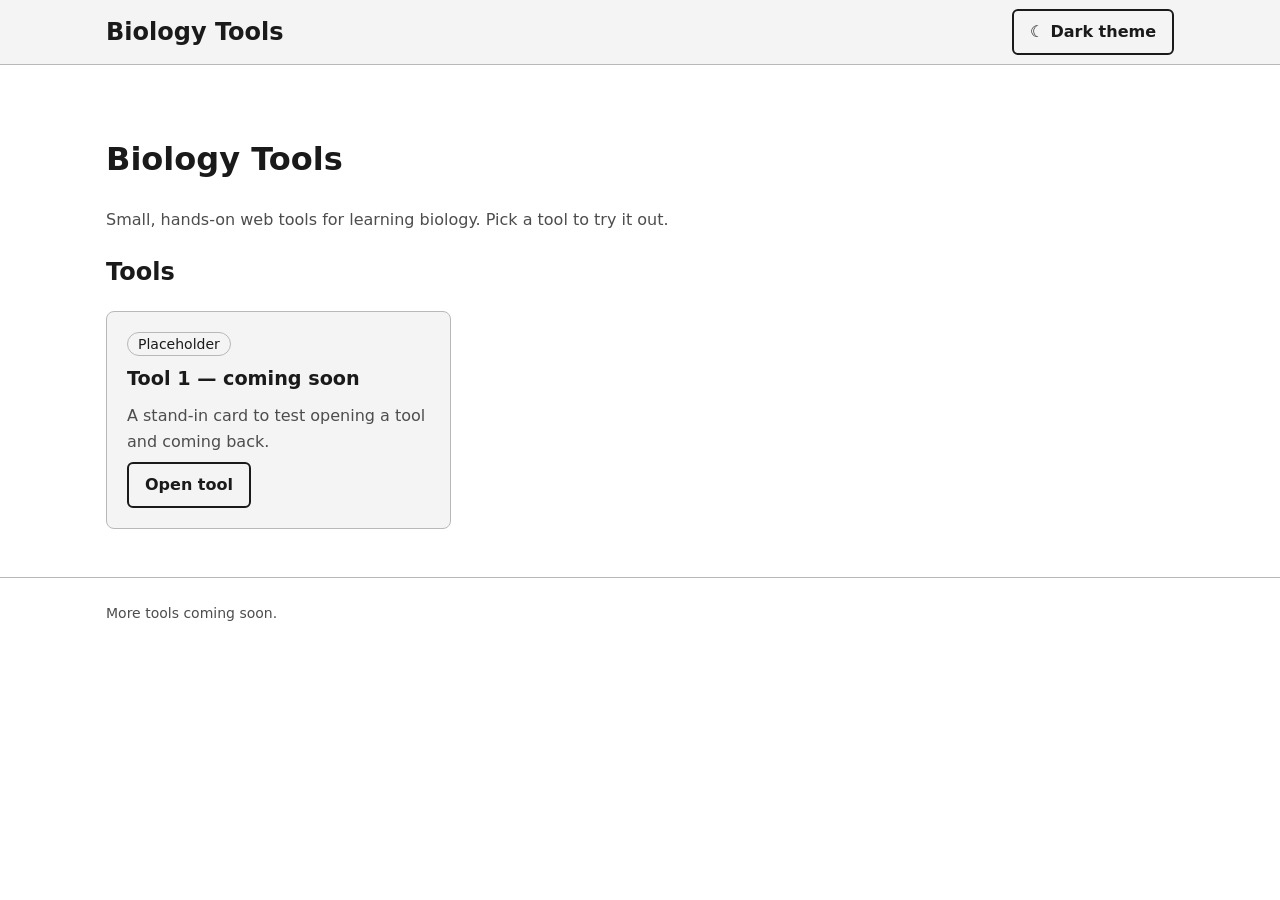
==== index.html @ 2a09e21e "Build phase 1 portal with placeholder tool card Homepage with tool card grid, shared neutral styles," ====
<!doctype html>
<html lang="en" data-theme="light">
<head>
  <meta charset="utf-8">
  <meta name="viewport" content="width=device-width, initial-scale=1">
  <title>Biology Tools</title>
  <script>try { if (localStorage.getItem("theme") === "dark") document.documentElement.dataset.theme = "dark"; } catch (e) {}</script>
  <link rel="stylesheet" href="css/styles.css">
  <script src="js/theme.js" defer></script>
</head>
<body>
  <header class="site-header">
    <div class="container">
      <p class="site-title"><a href="./">Biology Tools</a></p>
      <button type="button" class="button theme-toggle" data-theme-toggle aria-pressed="false">
        <span data-theme-icon aria-hidden="true">☾</span>
        <span>Dark theme</span>
      </button>
    </div>
  </header>

  <main class="container">
    <h1>Biology Tools</h1>
    <p class="intro">Small, hands-on web tools for learning biology. Pick a tool to try it out.</p>

    <h2>Tools</h2>
    <!-- Add one <li class="card"> per tool. Each links to tools/<tool-name>/ -->
    <ul class="card-grid">
      <li class="card">
        <span class="tag">Placeholder</span>
        <h3>Tool 1 — coming soon</h3>
        <p>A stand-in card to test opening a tool and coming back.</p>
        <a class="button" href="tools/tool-1/">Open tool</a>
      </li>
    </ul>
  </main>

  <footer class="site-footer">
    <div class="container">More tools coming soon.</div>
  </footer>
</body>
</html>
---- css/styles.css ----
/* Shared styles for every page in the portal.
   Deliberately plain and neutral: the visual design comes later.
   All colors live in CSS variables so the light and dark themes
   swap them in one place. */

:root,
:root[data-theme="light"] {
  color-scheme: light;
  --bg: #ffffff;
  --surface: #f4f4f4;
  --text: #1a1a1a;
  --muted: #4d4d4d;
  --border: #b8b8b8;
}

:root[data-theme="dark"] {
  color-scheme: dark;
  --bg: #161616;
  --surface: #222222;
  --text: #ececec;
  --muted: #b5b5b5;
  --border: #555555;
}

*,
*::before,
*::after {
  box-sizing: border-box;
}

body {
  margin: 0;
  background: var(--bg);
  color: var(--text);
  font-family: system-ui, -apple-system, "Segoe UI", Roboto, sans-serif;
  line-height: 1.6;
}

a {
  color: var(--text);
}

:focus-visible {
  outline: 3px solid var(--text);
  outline-offset: 2px;
}

.container {
  width: 100%;
  max-width: 1100px;
  margin: 0 auto;
  padding-inline: 16px;
}

/* Header */

.site-header {
  border-bottom: 1px solid var(--border);
  background: var(--surface);
}

.site-header .container {
  display: flex;
  align-items: center;
  justify-content: space-between;
  gap: 12px;
  min-height: 64px;
}

.site-title {
  margin: 0;
  font-size: 1.25rem;
  font-weight: 700;
}

.site-title a {
  text-decoration: none;
}

/* Buttons (also used for links that look like buttons) */

.button {
  display: inline-flex;
  align-items: center;
  gap: 6px;
  min-height: 44px;
  padding: 8px 16px;
  border: 2px solid var(--text);
  border-radius: 6px;
  background: transparent;
  color: var(--text);
  font: inherit;
  font-weight: 600;
  text-decoration: none;
  cursor: pointer;
}

.button:hover {
  background: var(--surface);
}

.theme-toggle {
  flex-shrink: 0;
}

/* Main content */

main {
  padding: 32px 0 48px;
}

.intro {
  max-width: 65ch;
  color: var(--muted);
}

/* Tool cards: one column on phones, more as the screen widens */

.card-grid {
  display: grid;
  grid-template-columns: repeat(auto-fill, minmax(min(100%, 260px), 1fr));
  gap: 16px;
  margin: 0;
  padding: 0;
  list-style: none;
}

.card {
  display: flex;
  flex-direction: column;
  gap: 8px;
  padding: 20px;
  border: 1px solid var(--border);
  border-radius: 8px;
  background: var(--surface);
}

.card h3 {
  margin: 0;
  font-size: 1.2rem;
}

.card p {
  margin: 0;
  color: var(--muted);
}

.tag {
  align-self: flex-start;
  padding: 0 10px;
  border: 1px solid var(--border);
  border-radius: 999px;
  font-size: 0.875rem;
}

.card .button {
  align-self: flex-start;
  margin-top: auto;
}

/* Tool pages */

.back-link {
  display: inline-block;
  padding: 8px 0;
}

.site-footer {
  border-top: 1px solid var(--border);
  padding: 24px 0;
  color: var(--muted);
  font-size: 0.875rem;
}

@media (min-width: 600px) {
  .site-title {
    font-size: 1.5rem;
  }

  main {
    padding-top: 48px;
  }
}
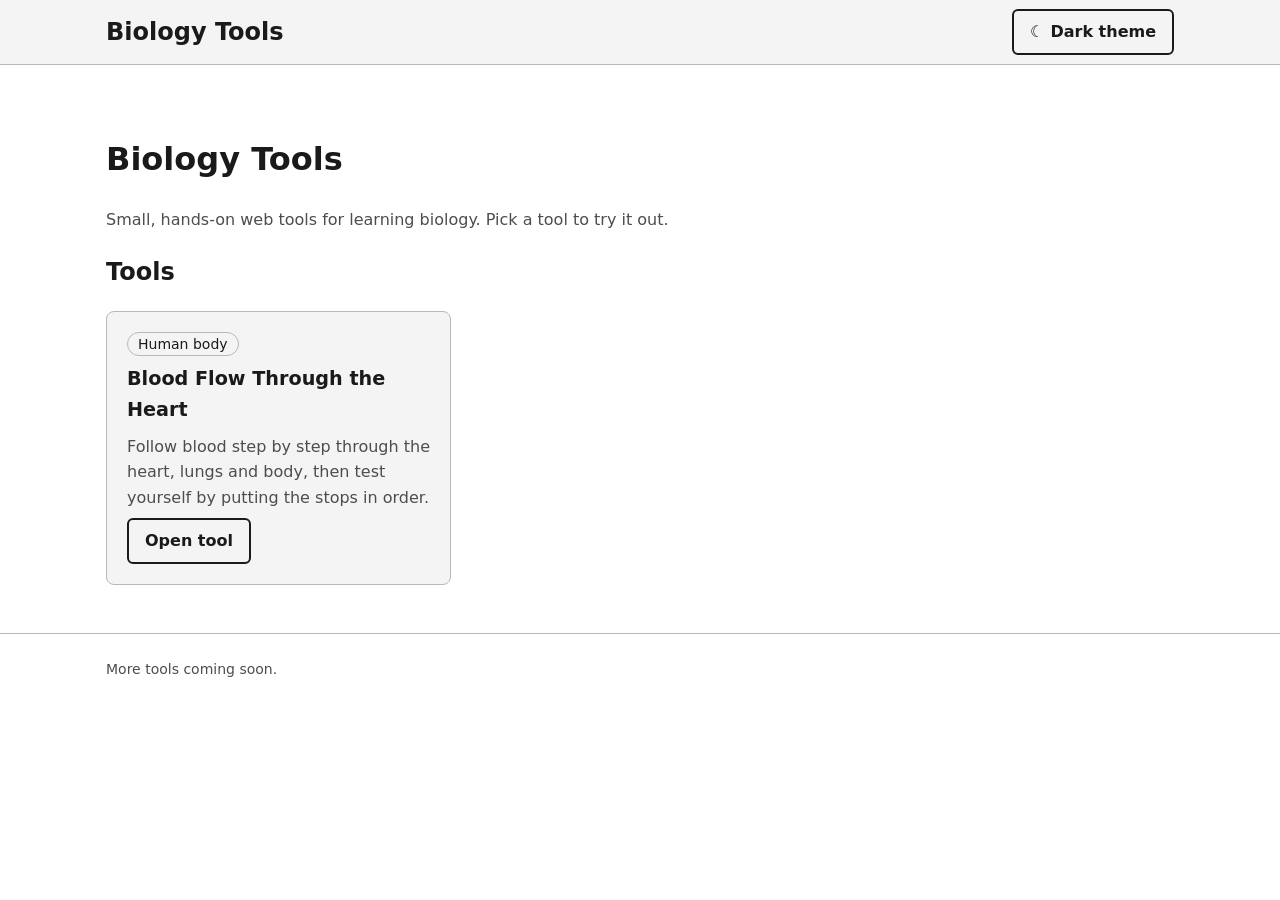
==== commit c6405af3: "Add Blood Flow Through the Heart tool, replacing the placeholder Step-through diagram of the 14 stop" ====
--- a/index.html
+++ b/index.html
@@ -27,10 +27,10 @@
     <!-- Add one <li class="card"> per tool. Each links to tools/<tool-name>/ -->
     <ul class="card-grid">
       <li class="card">
-        <span class="tag">Placeholder</span>
-        <h3>Tool 1 — coming soon</h3>
-        <p>A stand-in card to test opening a tool and coming back.</p>
-        <a class="button" href="tools/tool-1/">Open tool</a>
+        <span class="tag">Human body</span>
+        <h3>Blood Flow Through the Heart</h3>
+        <p>Follow blood step by step through the heart, lungs and body, then test yourself by putting the stops in order.</p>
+        <a class="button" href="tools/heart-blood-flow/">Open tool</a>
       </li>
     </ul>
   </main>
--- a/css/styles.css
+++ b/css/styles.css
@@ -99,6 +99,13 @@
   background: var(--surface);
 }
 
+.button:disabled {
+  border-color: var(--border);
+  background: transparent;
+  color: var(--muted);
+  cursor: not-allowed;
+}
+
 .theme-toggle {
   flex-shrink: 0;
 }
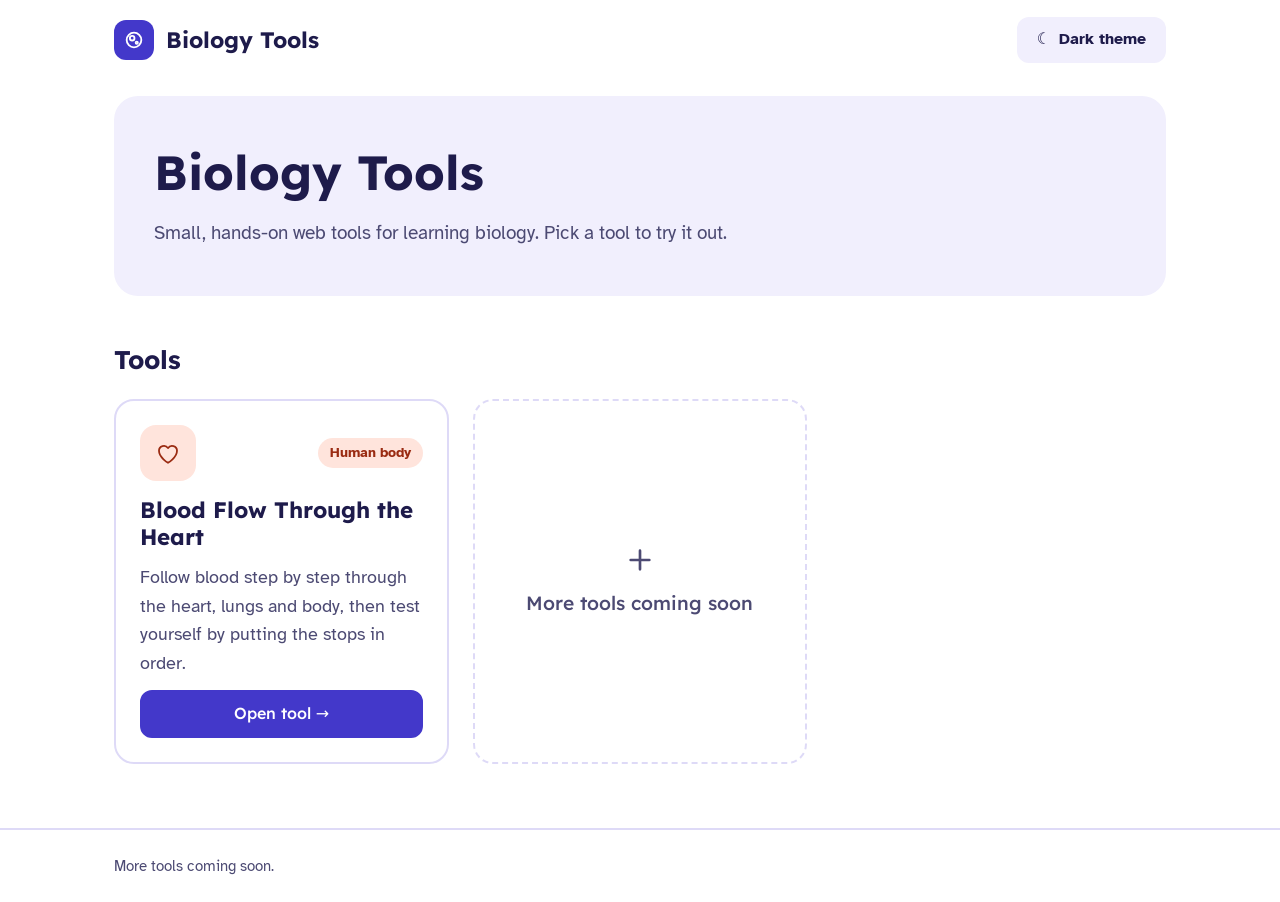
==== commit abbb863f: "Apply the Bright Classroom visual design Lexend headings and Atkinson Hyperlegible body text from Go" ====
--- a/index.html
+++ b/index.html
@@ -5,13 +5,23 @@
   <meta name="viewport" content="width=device-width, initial-scale=1">
   <title>Biology Tools</title>
   <script>try { if (localStorage.getItem("theme") === "dark") document.documentElement.dataset.theme = "dark"; } catch (e) {}</script>
+  <link rel="preconnect" href="https://fonts.googleapis.com">
+  <link rel="preconnect" href="https://fonts.gstatic.com" crossorigin>
+  <link rel="stylesheet" href="https://fonts.googleapis.com/css2?family=Atkinson+Hyperlegible:wght@400;700&family=Lexend:wght@500;700&display=swap">
   <link rel="stylesheet" href="css/styles.css">
   <script src="js/theme.js" defer></script>
 </head>
 <body>
   <header class="site-header">
     <div class="container">
-      <p class="site-title"><a href="./">Biology Tools</a></p>
+      <p class="site-title">
+        <a href="./">
+          <span class="logo-mark" aria-hidden="true">
+            <svg width="22" height="22" viewBox="0 0 24 24" fill="none" stroke="currentColor" stroke-width="2" stroke-linecap="round" stroke-linejoin="round"><circle cx="12" cy="12" r="8"/><circle cx="10" cy="10" r="2.5"/><circle cx="15" cy="15" r="1.2"/></svg>
+          </span>
+          Biology Tools
+        </a>
+      </p>
       <button type="button" class="button theme-toggle" data-theme-toggle aria-pressed="false">
         <span data-theme-icon aria-hidden="true">☾</span>
         <span>Dark theme</span>
@@ -20,17 +30,28 @@
   </header>
 
   <main class="container">
-    <h1>Biology Tools</h1>
-    <p class="intro">Small, hands-on web tools for learning biology. Pick a tool to try it out.</p>
+    <section class="hero">
+      <h1>Biology Tools</h1>
+      <p class="intro">Small, hands-on web tools for learning biology. Pick a tool to try it out.</p>
+    </section>
 
     <h2>Tools</h2>
     <!-- Add one <li class="card"> per tool. Each links to tools/<tool-name>/ -->
     <ul class="card-grid">
       <li class="card">
-        <span class="tag">Human body</span>
+        <div class="card-top">
+          <span class="card-icon" aria-hidden="true">
+            <svg width="30" height="30" viewBox="0 0 40 40" fill="none" stroke="currentColor" stroke-width="2.4" stroke-linecap="round" stroke-linejoin="round"><path d="M20 33s-12-7-12-16a6.5 6.5 0 0 1 12-3.5A6.5 6.5 0 0 1 32 17c0 9-12 16-12 16z"/></svg>
+          </span>
+          <span class="tag">Human body</span>
+        </div>
         <h3>Blood Flow Through the Heart</h3>
         <p>Follow blood step by step through the heart, lungs and body, then test yourself by putting the stops in order.</p>
-        <a class="button" href="tools/heart-blood-flow/">Open tool</a>
+        <a class="button button-primary" href="tools/heart-blood-flow/">Open tool →</a>
+      </li>
+      <li class="card card-placeholder">
+        <svg width="32" height="32" viewBox="0 0 24 24" fill="none" stroke="currentColor" stroke-width="2" stroke-linecap="round" aria-hidden="true"><path d="M12 5v14M5 12h14"/></svg>
+        <p>More tools coming soon</p>
       </li>
     </ul>
   </main>
--- a/css/styles.css
+++ b/css/styles.css
@@ -1,5 +1,7 @@
 /* Shared styles for every page in the portal.
-   Deliberately plain and neutral: the visual design comes later.
+   Visual design: "Bright Classroom". Lexend for headings, Atkinson
+   Hyperlegible (a font designed to be easy to read) for body text,
+   indigo and coral colors.
    All colors live in CSS variables so the light and dark themes
    swap them in one place. */
 
@@ -7,19 +9,27 @@
 :root[data-theme="light"] {
   color-scheme: light;
   --bg: #ffffff;
-  --surface: #f4f4f4;
-  --text: #1a1a1a;
-  --muted: #4d4d4d;
-  --border: #b8b8b8;
+  --surface: #f1effd;
+  --text: #1e1b4b;
+  --muted: #4c4a73;
+  --border: #dedaf7;
+  --accent: #4338ca;
+  --on-accent: #ffffff;
+  --tag-bg: #ffe4dc;
+  --tag-text: #9a2b12;
 }
 
 :root[data-theme="dark"] {
   color-scheme: dark;
-  --bg: #161616;
-  --surface: #222222;
-  --text: #ececec;
-  --muted: #b5b5b5;
-  --border: #555555;
+  --bg: #15132b;
+  --surface: #211e40;
+  --text: #eeedfb;
+  --muted: #b4b1d6;
+  --border: #34305c;
+  --accent: #a5b4fc;
+  --on-accent: #15132b;
+  --tag-bg: #4a2418;
+  --tag-text: #ffc8b5;
 }
 
 *,
@@ -32,16 +42,26 @@
   margin: 0;
   background: var(--bg);
   color: var(--text);
-  font-family: system-ui, -apple-system, "Segoe UI", Roboto, sans-serif;
+  font-family: "Atkinson Hyperlegible", system-ui, -apple-system, "Segoe UI", sans-serif;
+  font-size: 1.125rem;
   line-height: 1.6;
 }
 
+h1,
+h2,
+h3,
+.site-title {
+  font-family: "Lexend", system-ui, sans-serif;
+  font-weight: 700;
+  line-height: 1.2;
+}
+
 a {
-  color: var(--text);
+  color: var(--accent);
 }
 
 :focus-visible {
-  outline: 3px solid var(--text);
+  outline: 3px solid var(--accent);
   outline-offset: 2px;
 }
 
@@ -54,27 +74,38 @@
 
 /* Header */
 
-.site-header {
-  border-bottom: 1px solid var(--border);
-  background: var(--surface);
-}
-
 .site-header .container {
   display: flex;
+  flex-wrap: wrap;
   align-items: center;
   justify-content: space-between;
   gap: 12px;
-  min-height: 64px;
+  min-height: 80px;
+  padding-block: 12px;
 }
 
 .site-title {
   margin: 0;
   font-size: 1.25rem;
-  font-weight: 700;
 }
 
 .site-title a {
+  display: flex;
+  align-items: center;
+  gap: 12px;
+  color: var(--text);
   text-decoration: none;
+}
+
+.logo-mark {
+  display: flex;
+  align-items: center;
+  justify-content: center;
+  width: 40px;
+  height: 40px;
+  border-radius: 12px;
+  background: var(--accent);
+  color: var(--on-accent);
 }
 
 /* Buttons (also used for links that look like buttons) */
@@ -82,21 +113,32 @@
 .button {
   display: inline-flex;
   align-items: center;
-  gap: 6px;
+  justify-content: center;
+  gap: 8px;
   min-height: 44px;
-  padding: 8px 16px;
-  border: 2px solid var(--text);
-  border-radius: 6px;
-  background: transparent;
+  padding: 8px 18px;
+  border: 2px solid var(--border);
+  border-radius: 12px;
+  background: var(--surface);
   color: var(--text);
   font: inherit;
-  font-weight: 600;
+  font-size: 1rem;
+  font-weight: 700;
   text-decoration: none;
   cursor: pointer;
 }
 
 .button:hover {
-  background: var(--surface);
+  border-color: var(--accent);
+}
+
+/* The main action on a page or card */
+.button-primary {
+  border-color: var(--accent);
+  background: var(--accent);
+  color: var(--on-accent);
+  font-family: "Lexend", system-ui, sans-serif;
+  font-weight: 500;
 }
 
 .button:disabled {
@@ -108,25 +150,45 @@
 
 .theme-toggle {
   flex-shrink: 0;
+  border-color: transparent;
 }
 
 /* Main content */
 
 main {
-  padding: 32px 0 48px;
+  padding: 16px 0 64px;
 }
 
 .intro {
-  max-width: 65ch;
-  color: var(--muted);
+  max-width: 60ch;
+  margin: 16px 0 0;
+  color: var(--muted);
+  font-size: 1.2rem;
+}
+
+/* The intro panel at the top of the homepage */
+.hero {
+  padding: 32px 24px;
+  border-radius: 24px;
+  background: var(--surface);
+}
+
+.hero h1 {
+  margin: 0;
+  font-size: 2.25rem;
+}
+
+h2 {
+  margin: 48px 0 24px;
+  font-size: 1.6rem;
 }
 
 /* Tool cards: one column on phones, more as the screen widens */
 
 .card-grid {
   display: grid;
-  grid-template-columns: repeat(auto-fill, minmax(min(100%, 260px), 1fr));
-  gap: 16px;
+  grid-template-columns: repeat(auto-fill, minmax(min(100%, 300px), 1fr));
+  gap: 24px;
   margin: 0;
   padding: 0;
   list-style: none;
@@ -135,34 +197,69 @@
 .card {
   display: flex;
   flex-direction: column;
-  gap: 8px;
-  padding: 20px;
-  border: 1px solid var(--border);
-  border-radius: 8px;
-  background: var(--surface);
+  gap: 12px;
+  padding: 24px;
+  border: 2px solid var(--border);
+  border-radius: 20px;
+  background: var(--bg);
+}
+
+.card-top {
+  display: flex;
+  align-items: center;
+  justify-content: space-between;
+  gap: 12px;
+}
+
+.card-icon {
+  display: flex;
+  align-items: center;
+  justify-content: center;
+  width: 56px;
+  height: 56px;
+  border-radius: 16px;
+  background: var(--tag-bg);
+  color: var(--tag-text);
 }
 
 .card h3 {
-  margin: 0;
+  margin: 4px 0 0;
+  font-size: 1.4rem;
+}
+
+.card p {
+  margin: 0;
+  color: var(--muted);
+}
+
+.tag {
+  padding: 4px 12px;
+  border-radius: 999px;
+  background: var(--tag-bg);
+  color: var(--tag-text);
+  font-size: 0.875rem;
+  font-weight: 700;
+}
+
+.card .button {
+  margin-top: auto;
+  min-height: 48px;
+}
+
+/* Dashed card that marks where future tools will appear */
+.card-placeholder {
+  align-items: center;
+  justify-content: center;
+  min-height: 240px;
+  border-style: dashed;
+  color: var(--muted);
+  text-align: center;
+}
+
+.card-placeholder p {
+  font-family: "Lexend", system-ui, sans-serif;
   font-size: 1.2rem;
-}
-
-.card p {
-  margin: 0;
-  color: var(--muted);
-}
-
-.tag {
-  align-self: flex-start;
-  padding: 0 10px;
-  border: 1px solid var(--border);
-  border-radius: 999px;
-  font-size: 0.875rem;
-}
-
-.card .button {
-  align-self: flex-start;
-  margin-top: auto;
+  font-weight: 500;
 }
 
 /* Tool pages */
@@ -170,21 +267,56 @@
 .back-link {
   display: inline-block;
   padding: 8px 0;
+  font-weight: 700;
 }
 
 .site-footer {
-  border-top: 1px solid var(--border);
+  border-top: 2px solid var(--border);
   padding: 24px 0;
   color: var(--muted);
-  font-size: 0.875rem;
+  font-size: 0.95rem;
+}
+
+/* Small phones: keep the site name and theme button on one line */
+@media (max-width: 420px) {
+  .site-header .container {
+    flex-wrap: nowrap;
+  }
+
+  .site-title {
+    min-width: 0;
+    font-size: 1.1rem;
+  }
+
+  .site-title a {
+    gap: 10px;
+  }
+
+  .logo-mark {
+    flex-shrink: 0;
+    width: 34px;
+    height: 34px;
+  }
+
+  .theme-toggle {
+    padding-inline: 12px;
+  }
 }
 
 @media (min-width: 600px) {
+  .container {
+    padding-inline: 24px;
+  }
+
   .site-title {
-    font-size: 1.5rem;
-  }
-
-  main {
-    padding-top: 48px;
-  }
-}
+    font-size: 1.4rem;
+  }
+
+  .hero {
+    padding: 48px 40px;
+  }
+
+  .hero h1 {
+    font-size: 3rem;
+  }
+}
